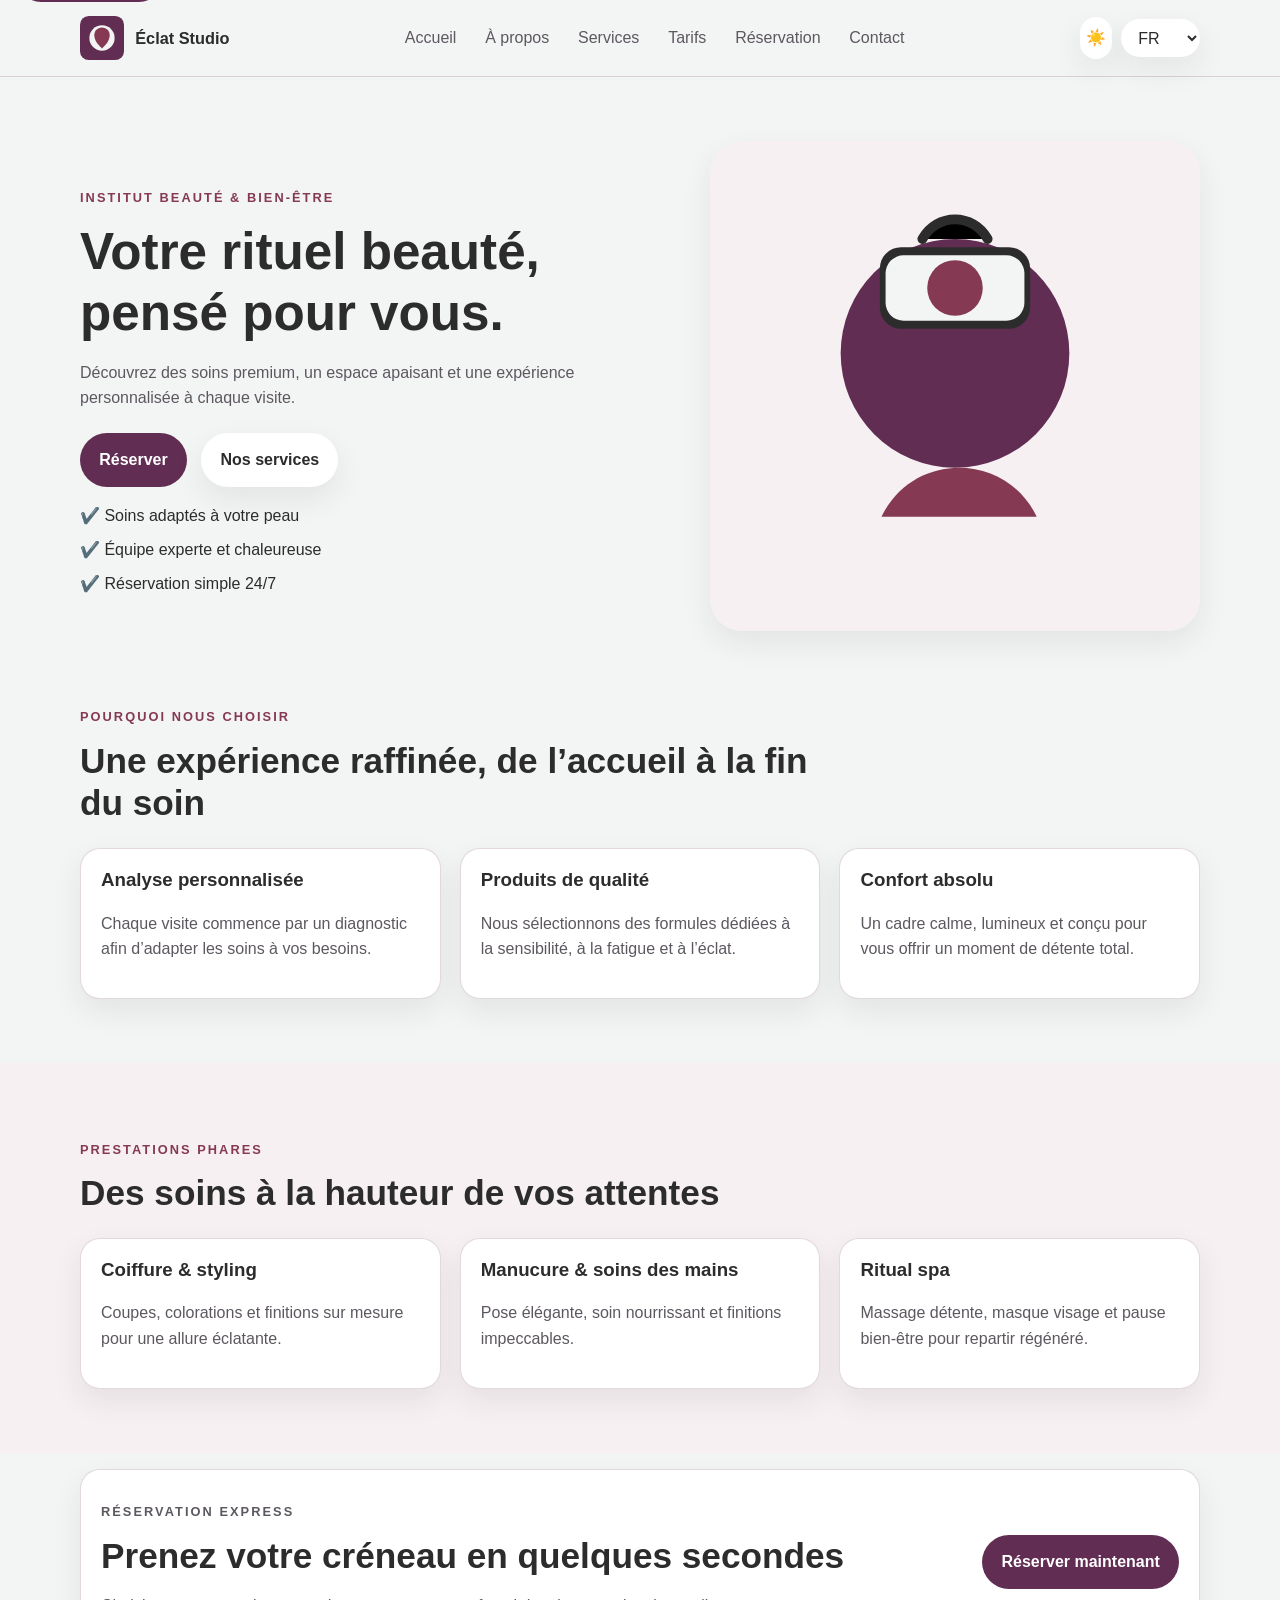
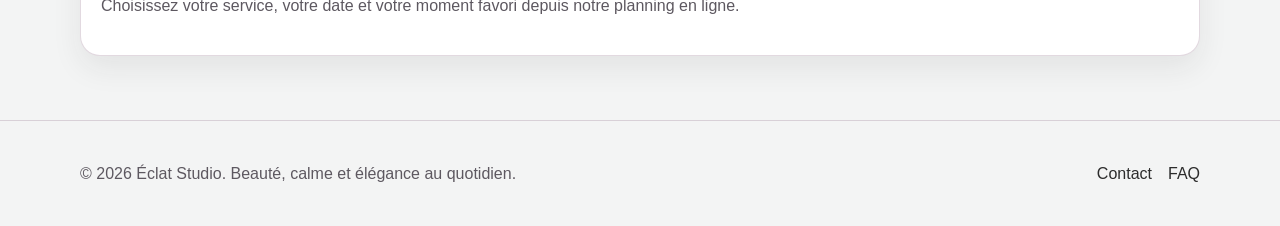
==== index.html @ d1d44be6 "Create beauty studio website" ====
<!DOCTYPE html>
<html lang="fr">
  <head>
    <meta charset="UTF-8" />
    <meta name="viewport" content="width=device-width, initial-scale=1.0" />
    <meta
      name="description"
      content="Éclat Studio est un institut de beauté et bien-être au design moderne, proposant soins, coiffure, manucure et réservations en ligne."
    />
    <title>Éclat Studio | Institut de beauté & bien-être</title>
    <link rel="stylesheet" href="css/style.css" />
    <link rel="stylesheet" href="css/responsive.css" />
    <link rel="stylesheet" href="css/themes.css" />
  </head>
  <body>
    <a class="skip-link" href="#main-content">Aller au contenu</a>
    <header class="site-header">
      <div class="container header-inner">
        <a class="brand" href="index.html" aria-label="Éclat Studio accueil">
          <img src="assets/images/logo.svg" alt="Éclat Studio" />
          <span>Éclat Studio</span>
        </a>
        <button class="menu-toggle" aria-expanded="false" aria-controls="site-nav" aria-label="Ouvrir le menu">
          <span></span><span></span><span></span>
        </button>
        <nav id="site-nav" class="site-nav" aria-label="Navigation principale">
          <a href="index.html" data-i18n="navHome">Accueil</a>
          <a href="pages/about.html" data-i18n="navAbout">À propos</a>
          <a href="pages/services.html" data-i18n="navServices">Services</a>
          <a href="pages/pricing.html" data-i18n="navPricing">Tarifs</a>
          <a href="pages/booking.html" data-i18n="navBooking">Réservation</a>
          <a href="pages/contact.html" data-i18n="navContact">Contact</a>
        </nav>
        <div class="header-actions">
          <button id="themeToggle" class="icon-button" type="button" aria-label="Basculer le thème">
            <span aria-hidden="true">☀️</span>
          </button>
          <select id="languageSwitcher" class="lang-switch" aria-label="Choisir la langue">
            <option value="fr">FR</option>
            <option value="en">EN</option>
          </select>
        </div>
      </div>
    </header>

    <main id="main-content">
      <section class="hero">
        <div class="container hero-grid">
          <div class="hero-copy">
            <p class="eyebrow" data-i18n="heroEyebrow">Institut beauté & bien-être</p>
            <h1 data-i18n="heroTitle">Votre rituel beauté, pensé pour vous.</h1>
            <p class="hero-text" data-i18n="heroText">
              Découvrez des soins premium, un espace apaisant et une expérience personnalisée à chaque visite.
            </p>
            <div class="button-group">
              <a class="button primary" href="pages/booking.html" data-i18n="bookNow">Réserver</a>
              <a class="button secondary" href="pages/services.html" data-i18n="exploreServices">Nos services</a>
            </div>
            <ul class="hero-highlights">
              <li data-i18n="highlight1">✔️ Soins adaptés à votre peau</li>
              <li data-i18n="highlight2">✔️ Équipe experte et chaleureuse</li>
              <li data-i18n="highlight3">✔️ Réservation simple 24/7</li>
            </ul>
          </div>
          <div class="hero-visual" aria-hidden="true">
            <img src="assets/images/hero-illustration.svg" alt="" />
          </div>
        </div>
      </section>

      <section class="section">
        <div class="container">
          <div class="section-heading">
            <p class="eyebrow" data-i18n="whyChooseTitle">Pourquoi nous choisir</p>
            <h2 data-i18n="whyChooseHeading">Une expérience raffinée, de l’accueil à la fin du soin</h2>
          </div>
          <div class="card-grid three-up">
            <article class="card">
              <h3 data-i18n="feature1Title">Analyse personnalisée</h3>
              <p data-i18n="feature1Text">Chaque visite commence par un diagnostic afin d’adapter les soins à vos besoins.</p>
            </article>
            <article class="card">
              <h3 data-i18n="feature2Title">Produits de qualité</h3>
              <p data-i18n="feature2Text">Nous sélectionnons des formules dédiées à la sensibilité, à la fatigue et à l’éclat.</p>
            </article>
            <article class="card">
              <h3 data-i18n="feature3Title">Confort absolu</h3>
              <p data-i18n="feature3Text">Un cadre calme, lumineux et conçu pour vous offrir un moment de détente total.</p>
            </article>
          </div>
        </div>
      </section>

      <section class="section alt-section">
        <div class="container">
          <div class="section-heading">
            <p class="eyebrow" data-i18n="servicesPreviewTitle">Prestations phares</p>
            <h2 data-i18n="servicesPreviewHeading">Des soins à la hauteur de vos attentes</h2>
          </div>
          <div class="card-grid three-up">
            <article class="card">
              <h3 data-i18n="serviceHair">Coiffure & styling</h3>
              <p data-i18n="serviceHairText">Coupes, colorations et finitions sur mesure pour une allure éclatante.</p>
            </article>
            <article class="card">
              <h3 data-i18n="serviceNails">Manucure & soins des mains</h3>
              <p data-i18n="serviceNailsText">Pose élégante, soin nourrissant et finitions impeccables.</p>
            </article>
            <article class="card">
              <h3 data-i18n="serviceSpa">Ritual spa</h3>
              <p data-i18n="serviceSpaText">Massage détente, masque visage et pause bien-être pour repartir régénéré.</p>
            </article>
          </div>
        </div>
      </section>

      <section class="section">
        <div class="container promo-banner">
          <div>
            <p class="eyebrow" data-i18n="promoEyebrow">Réservation express</p>
            <h2 data-i18n="promoHeading">Prenez votre créneau en quelques secondes</h2>
            <p data-i18n="promoText">Choisissez votre service, votre date et votre moment favori depuis notre planning en ligne.</p>
          </div>
          <a class="button primary" href="pages/booking.html" data-i18n="reserveLink">Réserver maintenant</a>
        </div>
      </section>
    </main>

    <footer class="site-footer">
      <div class="container footer-inner">
        <p>© 2026 Éclat Studio. <span data-i18n="footerText">Beauté, calme et élégance au quotidien.</span></p>
        <div class="footer-links">
          <a href="pages/contact.html" data-i18n="footerContact">Contact</a>
          <a href="pages/faq.html" data-i18n="footerFaq">FAQ</a>
        </div>
      </div>
    </footer>

    <script src="js/translations.js"></script>
    <script src="js/theme.js"></script>
    <script src="js/booking.js"></script>
    <script src="js/main.js"></script>
  </body>
</html>
---- css/style.css ----
:root {
  --color-dark: #2c2c2c;
  --color-purple: #612d53;
  --color-burgundy: #853953;
  --color-bg: #f3f4f4;
  --surface: #ffffff;
  --surface-alt: #f7f0f2;
  --text: #2c2c2c;
  --muted: #5d5860;
  --border: rgba(97, 45, 83, 0.18);
  --shadow: 0 12px 30px rgba(44, 44, 44, 0.08);
  --radius: 20px;
  --transition: 180ms ease;
}

* {
  box-sizing: border-box;
}

html {
  scroll-behavior: smooth;
}

body {
  margin: 0;
  font-family: Inter, "Segoe UI", Roboto, Arial, sans-serif;
  background: var(--color-bg);
  color: var(--text);
  line-height: 1.6;
  transition: background var(--transition), color var(--transition);
}

img {
  max-width: 100%;
  display: block;
}

a {
  color: inherit;
  text-decoration: none;
}

button,
select,
input,
textarea {
  font: inherit;
}

.skip-link {
  position: absolute;
  left: 1rem;
  top: -3rem;
  background: var(--color-purple);
  color: #fff;
  padding: 0.75rem 1rem;
  border-radius: 999px;
  z-index: 1000;
}

.skip-link:focus {
  top: 1rem;
}

.container {
  width: min(1120px, calc(100% - 2rem));
  margin: 0 auto;
}

.site-header {
  position: sticky;
  top: 0;
  z-index: 100;
  background: rgba(243, 244, 244, 0.94);
  backdrop-filter: blur(14px);
  border-bottom: 1px solid var(--border);
}

.header-inner {
  display: flex;
  align-items: center;
  justify-content: space-between;
  gap: 1rem;
  padding: 1rem 0;
}

.brand {
  display: inline-flex;
  align-items: center;
  gap: 0.7rem;
  font-weight: 700;
  font-size: 1.02rem;
}

.brand img {
  width: 44px;
  height: 44px;
}

.site-nav {
  display: flex;
  gap: 1rem;
  align-items: center;
}

.site-nav a {
  padding: 0.35rem 0.4rem;
  color: var(--muted);
  transition: color var(--transition);
}

.site-nav a:hover,
.site-nav a:focus-visible {
  color: var(--color-purple);
}

.header-actions {
  display: flex;
  align-items: center;
  gap: 0.6rem;
}

.icon-button,
.lang-switch,
.button,
.menu-toggle {
  border: none;
  cursor: pointer;
  transition: transform var(--transition), background var(--transition), color var(--transition);
}

.icon-button {
  width: 42px;
  height: 42px;
  border-radius: 999px;
  background: var(--surface);
  box-shadow: var(--shadow);
}

.lang-switch {
  padding: 0.6rem 0.8rem;
  border-radius: 999px;
  background: var(--surface);
  color: var(--text);
  box-shadow: var(--shadow);
}

.menu-toggle {
  display: none;
  flex-direction: column;
  justify-content: center;
  gap: 0.25rem;
  width: 42px;
  height: 42px;
  background: var(--surface);
  border-radius: 50%;
  box-shadow: var(--shadow);
}

.menu-toggle span {
  display: block;
  width: 18px;
  height: 2px;
  background: var(--text);
  margin: 0 auto;
}

.hero {
  padding: 4rem 0 3rem;
}

.hero-grid {
  display: grid;
  gap: 2rem;
  align-items: center;
}

.eyebrow {
  display: inline-flex;
  align-items: center;
  gap: 0.35rem;
  text-transform: uppercase;
  letter-spacing: 0.16em;
  font-size: 0.8rem;
  font-weight: 700;
  color: var(--color-burgundy);
  margin-bottom: 0.75rem;
}

h1,
h2,
h3 {
  line-height: 1.2;
  margin-top: 0;
}

h1 {
  font-size: clamp(2rem, 4vw, 3.5rem);
  margin-bottom: 1rem;
}

h2 {
  font-size: clamp(1.6rem, 3vw, 2.2rem);
  margin-bottom: 0.8rem;
}

.hero-text,
.lead,
.card p,
.section-copy p,
.promo-banner p,
.form-note,
.site-footer p,
.faq-item p {
  color: var(--muted);
}

.button-group {
  display: flex;
  flex-wrap: wrap;
  gap: 0.9rem;
  margin: 1.4rem 0 1rem;
}

.button {
  display: inline-flex;
  align-items: center;
  justify-content: center;
  padding: 0.9rem 1.2rem;
  border-radius: 999px;
  font-weight: 600;
}

.button:hover,
.button:focus-visible,
.icon-button:hover,
.icon-button:focus-visible,
.lang-switch:hover,
.lang-switch:focus-visible,
.menu-toggle:hover,
.menu-toggle:focus-visible {
  transform: translateY(-1px);
}

.button.primary {
  background: var(--color-purple);
  color: #fff;
}

.button.secondary {
  background: var(--surface);
  color: var(--text);
  box-shadow: var(--shadow);
}

.hero-highlights {
  list-style: none;
  padding: 0;
  margin: 0;
  display: grid;
  gap: 0.5rem;
}

.hero-visual img {
  border-radius: 32px;
  box-shadow: var(--shadow);
}

.section {
  padding: 1rem 0 4rem;
}

.alt-section {
  background: var(--surface-alt);
  padding: 4rem 0;
}

.section-heading {
  max-width: 760px;
  margin-bottom: 1.5rem;
}

.card-grid {
  display: grid;
  gap: 1.2rem;
}

.three-up {
  grid-template-columns: 1fr;
}

.card,
.form-card,
.faq-item,
.info-card,
.promo-banner {
  background: var(--surface);
  border: 1px solid var(--border);
  border-radius: var(--radius);
  box-shadow: var(--shadow);
  padding: 1.25rem;
}

.promo-banner {
  display: flex;
  flex-direction: column;
  gap: 1rem;
  align-items: flex-start;
}

.site-footer {
  border-top: 1px solid var(--border);
  padding: 1.5rem 0;
}

.footer-inner,
.footer-links {
  display: flex;
  flex-wrap: wrap;
  gap: 1rem;
  justify-content: space-between;
  align-items: center;
}

.page-hero {
  padding: 3rem 0 2rem;
}

.page-content {
  display: grid;
  gap: 1.25rem;
  padding-bottom: 3rem;
}

.form-grid {
  display: grid;
  gap: 1rem;
}

label {
  display: grid;
  gap: 0.45rem;
  font-weight: 600;
}

input,
textarea,
select {
  width: 100%;
  border: 1px solid var(--border);
  border-radius: 12px;
  padding: 0.85rem 0.95rem;
  background: var(--surface);
  color: var(--text);
}

textarea {
  min-height: 120px;
  resize: vertical;
}

input:focus,
textarea:focus,
select:focus {
  outline: 2px solid rgba(97, 45, 83, 0.25);
  border-color: var(--color-purple);
}

.form-actions {
  display: flex;
  flex-wrap: wrap;
  gap: 0.8rem;
  align-items: center;
}

.form-message {
  min-height: 1.5rem;
  font-weight: 600;
}

.form-message.success {
  color: #1d6b34;
}

.form-message.error {
  color: #a73333;
}

.list {
  padding-left: 1rem;
  color: var(--muted);
}

.list li + li {
  margin-top: 0.45rem;
}

.faq-list {
  display: grid;
  gap: 1rem;
}

.faq-item h3 {
  margin-bottom: 0.4rem;
}

.booking-summary {
  display: grid;
  gap: 0.4rem;
  margin-top: 1rem;
}

.hidden {
  display: none;
}
---- css/responsive.css ----
@media (min-width: 720px) {
  .hero-grid {
    grid-template-columns: 1.1fr 0.9fr;
  }

  .three-up {
    grid-template-columns: repeat(3, minmax(0, 1fr));
  }

  .form-grid {
    grid-template-columns: repeat(2, minmax(0, 1fr));
  }

  .full-width {
    grid-column: 1 / -1;
  }

  .promo-banner {
    flex-direction: row;
    justify-content: space-between;
    align-items: center;
  }
}

@media (max-width: 800px) {
  .site-nav {
    display: none;
    position: absolute;
    top: 74px;
    left: 1rem;
    right: 1rem;
    background: var(--surface);
    padding: 1rem;
    border: 1px solid var(--border);
    border-radius: 16px;
    box-shadow: var(--shadow);
    flex-direction: column;
    align-items: flex-start;
  }

  .site-nav.is-open {
    display: flex;
  }

  .menu-toggle {
    display: inline-flex;
  }
}
---- css/themes.css ----
body[data-theme='dark'] {
  --color-bg: #17131b;
  --surface: #231c27;
  --surface-alt: #1b151f;
  --text: #f4ecf2;
  --muted: #d8c8d2;
  --border: rgba(255, 255, 255, 0.12);
  --shadow: 0 12px 30px rgba(0, 0, 0, 0.25);
}

body[data-theme='dark'] .site-header {
  background: rgba(23, 19, 27, 0.95);
}

body[data-theme='dark'] .button.secondary,
body[data-theme='dark'] .icon-button,
body[data-theme='dark'] .lang-switch {
  background: var(--surface);
  color: var(--text);
}
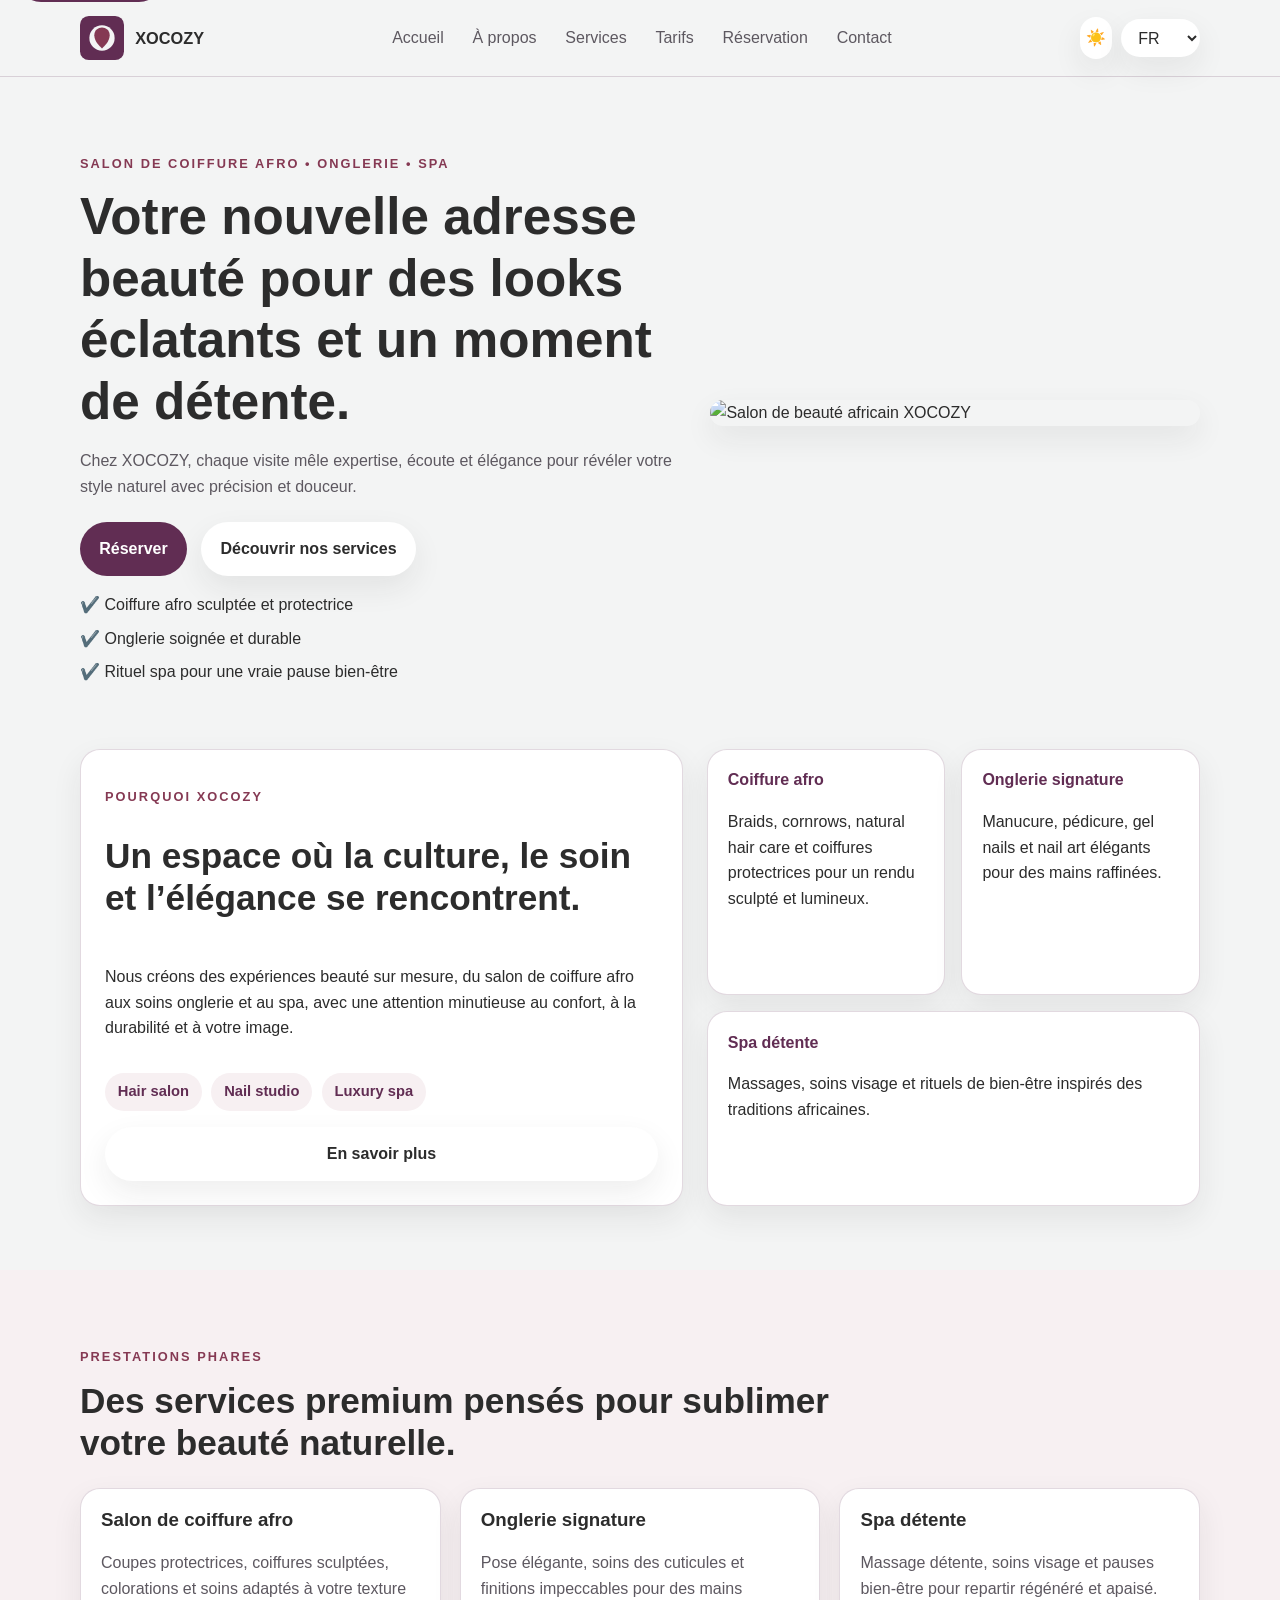
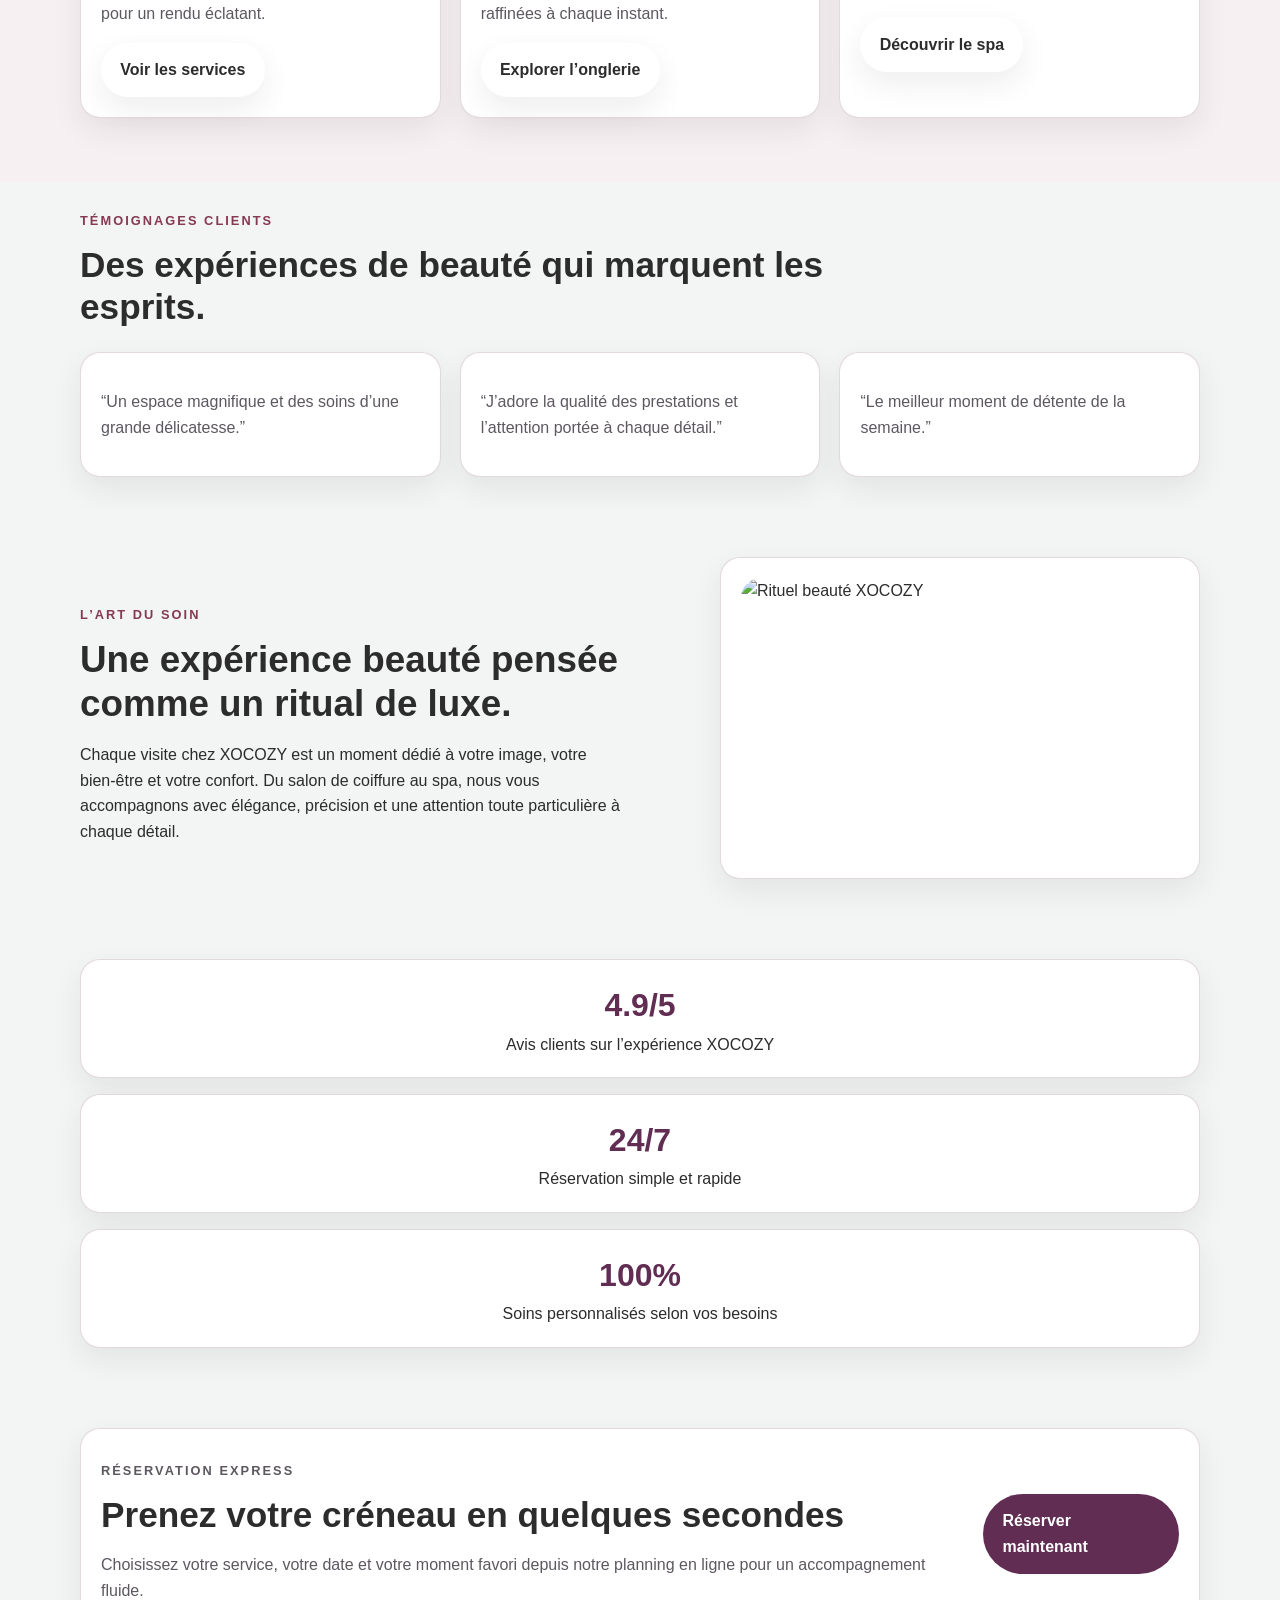
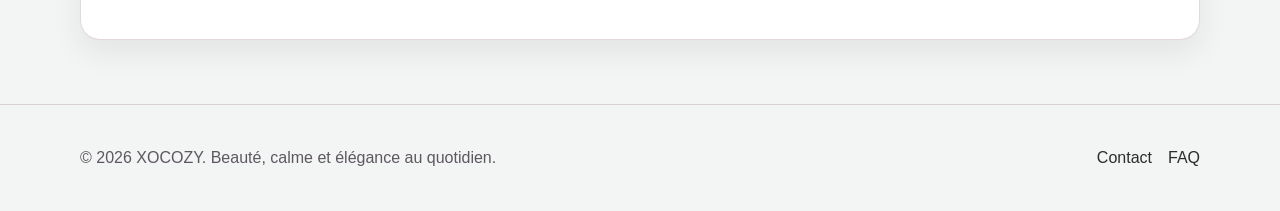
==== commit 6c5868a2: "Update website content and styling" ====
--- a/index.html
+++ b/index.html
@@ -1,24 +1,46 @@
 <!DOCTYPE html>
-<html lang="fr">
+<html lang="fr" itemscope itemtype="https://schema.org/BeautySalon">
   <head>
     <meta charset="UTF-8" />
     <meta name="viewport" content="width=device-width, initial-scale=1.0" />
-    <meta
-      name="description"
-      content="Éclat Studio est un institut de beauté et bien-être au design moderne, proposant soins, coiffure, manucure et réservations en ligne."
-    />
-    <title>Éclat Studio | Institut de beauté & bien-être</title>
+    <meta name="description" content="XOCOZY est votre salon de coiffure afro, onglerie et spa à Paris pour des looks sculptés, des soins premium et une expérience bien-être sur mesure." />
+    <meta name="keywords" content="salon de coiffure afro, onglerie, spa, coiffure naturelle, beauté, Paris" />
+    <meta name="robots" content="index,follow" />
+    <link rel="canonical" href="https://vertnaodia6-del.github.io/xocozy/" />
+    <meta property="og:title" content="XOCOZY | Salon de coiffure afro, onglerie & spa" />
+    <meta property="og:description" content="Découvrez XOCOZY : coiffure afro, onglerie haut de gamme et ritual spa dans un cadre élégant et chaleureux." />
+    <meta property="og:type" content="website" />
+    <meta property="og:image" content="https://images.unsplash.com/photo-1524504388940-b1c1722653e1?auto=format&fit=crop&w=1200&q=80" />
+    <title>XOCOZY | Salon de coiffure afro, onglerie & spa</title>
     <link rel="stylesheet" href="css/style.css" />
     <link rel="stylesheet" href="css/responsive.css" />
     <link rel="stylesheet" href="css/themes.css" />
+    <script type="application/ld+json">
+      {
+        "@context": "https://schema.org",
+        "@type": "BeautySalon",
+        "name": "XOCOZY",
+        "image": "https://images.unsplash.com/photo-1524504388940-b1c1722653e1?auto=format&fit=crop&w=1200&q=80",
+        "description": "Salon de coiffure afro, onglerie et spa premium à Paris.",
+        "url": "https://vertnaodia6-del.github.io/xocozy/",
+        "address": {
+          "@type": "PostalAddress",
+          "streetAddress": "12 rue des Orchidées",
+          "addressLocality": "Paris",
+          "postalCode": "75001",
+          "addressCountry": "FR"
+        },
+        "telephone": "+33140000000"
+      }
+    </script>
   </head>
   <body>
     <a class="skip-link" href="#main-content">Aller au contenu</a>
     <header class="site-header">
       <div class="container header-inner">
-        <a class="brand" href="index.html" aria-label="Éclat Studio accueil">
-          <img src="assets/images/logo.svg" alt="Éclat Studio" />
-          <span>Éclat Studio</span>
+        <a class="brand" href="index.html" aria-label="XOCOZY accueil">
+          <img src="assets/images/logo.svg" alt="XOCOZY" />
+          <span>XOCOZY</span>
         </a>
         <button class="menu-toggle" aria-expanded="false" aria-controls="site-nav" aria-label="Ouvrir le menu">
           <span></span><span></span><span></span>
@@ -46,80 +68,138 @@
     <main id="main-content">
       <section class="hero">
         <div class="container hero-grid">
-          <div class="hero-copy">
-            <p class="eyebrow" data-i18n="heroEyebrow">Institut beauté & bien-être</p>
-            <h1 data-i18n="heroTitle">Votre rituel beauté, pensé pour vous.</h1>
-            <p class="hero-text" data-i18n="heroText">
-              Découvrez des soins premium, un espace apaisant et une expérience personnalisée à chaque visite.
-            </p>
+          <div class="hero-copy reveal">
+            <p class="eyebrow" data-i18n="heroEyebrow">African beauty salon • nail studio • spa</p>
+            <h1 data-i18n="heroTitle">Révélez votre beauté naturelle à travers l’élégance africaine</h1>
+            <p class="hero-text" data-i18n="heroText">Chez XOCOZY, chaque rendez-vous mêle coiffure, onglerie et soins spa inspirés des traditions africaines pour une expérience de luxe, de douceur et d’authenticité.</p>
             <div class="button-group">
-              <a class="button primary" href="pages/booking.html" data-i18n="bookNow">Réserver</a>
-              <a class="button secondary" href="pages/services.html" data-i18n="exploreServices">Nos services</a>
+              <a class="button primary" href="pages/booking.html" data-i18n="bookNow">Réserver un rendez-vous</a>
+              <a class="button secondary" href="pages/services.html" data-i18n="exploreServices">Découvrir nos soins</a>
             </div>
             <ul class="hero-highlights">
-              <li data-i18n="highlight1">✔️ Soins adaptés à votre peau</li>
-              <li data-i18n="highlight2">✔️ Équipe experte et chaleureuse</li>
-              <li data-i18n="highlight3">✔️ Réservation simple 24/7</li>
+              <li data-i18n="highlight1">✔️ Braids, cornrows et coiffures protectrices</li>
+              <li data-i18n="highlight2">✔️ Onglerie luxueuse, gel, nail art et soins premium</li>
+              <li data-i18n="highlight3">✔️ Massages et rituels spa inspirés du bien-être africain</li>
             </ul>
           </div>
-          <div class="hero-visual" aria-hidden="true">
-            <img src="assets/images/hero-illustration.svg" alt="" />
-          </div>
-        </div>
-      </section>
-
-      <section class="section">
+          <div class="hero-visual reveal" aria-hidden="true">
+            <img src="https://images.unsplash.com/photo-1524504388940-b1c1722653e1?auto=format&fit=crop&w=900&q=80" alt="Salon de beauté africain XOCOZY" />
+          </div>
+        </div>
+      </section>
+
+      <section class="section reveal">
+        <div class="container intro-grid">
+          <div class="intro-card">
+            <p class="eyebrow" data-i18n="whyChooseTitle">Une maison de beauté africaine</p>
+            <h2 data-i18n="whyChooseHeading">Des soins de luxe, ancrés dans l’élégance, la culture et le bien-être.</h2>
+            <p data-i18n="whyChooseText">Nous créons des expériences de beauté premium où les traditions africaines se rencontrent à la modernité. Chaque visite est pensée pour révéler votre beauté naturelle avec douceur, précision et raffinement.</p>
+            <div class="feature-pills">
+              <span>Hair salon</span>
+              <span>Nail studio</span>
+              <span>Luxury spa</span>
+            </div>
+            <a class="button secondary" href="pages/about.html" data-i18n="aboutLink">Notre histoire</a>
+          </div>
+          <div class="intro-highlight">
+            <div class="mini-card">
+              <strong>Coiffure afro</strong>
+              <p>Braids, cornrows, natural hair care et coiffures protectrices pour un rendu sculpté et lumineux.</p>
+            </div>
+            <div class="mini-card">
+              <strong>Onglerie signature</strong>
+              <p>Manucure, pédicure, gel nails et nail art élégants pour des mains raffinées.</p>
+            </div>
+            <div class="mini-card">
+              <strong>Spa détente</strong>
+              <p>Massages, soins visage et rituels de bien-être inspirés des traditions africaines.</p>
+            </div>
+          </div>
+        </div>
+      </section>
+
+      <section class="section alt-section">
+        <div class="container">
+          <div class="section-heading reveal">
+            <p class="eyebrow" data-i18n="servicesPreviewTitle">Nos spécialités</p>
+            <h2 data-i18n="servicesPreviewHeading">Hair, nails et spa au service d’une beauté authentique et luxueuse.</h2>
+          </div>
+          <div class="card-grid three-up">
+            <article class="card reveal">
+              <h3 data-i18n="serviceHair">Salon de coiffure africain</h3>
+              <p data-i18n="serviceHairText">Braids, cornrows, natural hair care, silk press et coiffures protectrices pour un style éclatant et durable.</p>
+              <a class="button secondary" href="pages/services.html">Voir les services</a>
+            </article>
+            <article class="card reveal">
+              <h3 data-i18n="serviceNails">Nail studio luxe</h3>
+              <p data-i18n="serviceNailsText">Manucure, pédicure, nail art et gel nails pour des mains impeccables, élégantes et soignées.</p>
+              <a class="button secondary" href="pages/services.html">Explorer l’onglerie</a>
+            </article>
+            <article class="card reveal">
+              <h3 data-i18n="serviceSpa">Spa & wellness</h3>
+              <p data-i18n="serviceSpaText">Massages, soins visage et rituels de relaxation inspirés de traditions de beauté et de bien-être.</p>
+              <a class="button secondary" href="pages/services.html">Découvrir le spa</a>
+            </article>
+          </div>
+        </div>
+      </section>
+
+      <section class="section reveal">
         <div class="container">
           <div class="section-heading">
-            <p class="eyebrow" data-i18n="whyChooseTitle">Pourquoi nous choisir</p>
-            <h2 data-i18n="whyChooseHeading">Une expérience raffinée, de l’accueil à la fin du soin</h2>
+            <p class="eyebrow" data-i18n="testimonialTitle">Témoignages clients</p>
+            <h2 data-i18n="testimonialIntro">Des expériences de beauté qui marquent les esprits.</h2>
           </div>
           <div class="card-grid three-up">
             <article class="card">
-              <h3 data-i18n="feature1Title">Analyse personnalisée</h3>
-              <p data-i18n="feature1Text">Chaque visite commence par un diagnostic afin d’adapter les soins à vos besoins.</p>
+              <p data-i18n="testimonial1">“Un espace d’exception, une équipe chaleureuse et un résultat magnifique sur mes braids.”</p>
             </article>
             <article class="card">
-              <h3 data-i18n="feature2Title">Produits de qualité</h3>
-              <p data-i18n="feature2Text">Nous sélectionnons des formules dédiées à la sensibilité, à la fatigue et à l’éclat.</p>
+              <p data-i18n="testimonial2">“J’ai vécu un moment de détente unique, entre soins du visage et massage de qualité.”</p>
             </article>
             <article class="card">
-              <h3 data-i18n="feature3Title">Confort absolu</h3>
-              <p data-i18n="feature3Text">Un cadre calme, lumineux et conçu pour vous offrir un moment de détente total.</p>
-            </article>
-          </div>
-        </div>
-      </section>
-
-      <section class="section alt-section">
-        <div class="container">
-          <div class="section-heading">
-            <p class="eyebrow" data-i18n="servicesPreviewTitle">Prestations phares</p>
-            <h2 data-i18n="servicesPreviewHeading">Des soins à la hauteur de vos attentes</h2>
-          </div>
-          <div class="card-grid three-up">
-            <article class="card">
-              <h3 data-i18n="serviceHair">Coiffure & styling</h3>
-              <p data-i18n="serviceHairText">Coupes, colorations et finitions sur mesure pour une allure éclatante.</p>
-            </article>
-            <article class="card">
-              <h3 data-i18n="serviceNails">Manucure & soins des mains</h3>
-              <p data-i18n="serviceNailsText">Pose élégante, soin nourrissant et finitions impeccables.</p>
-            </article>
-            <article class="card">
-              <h3 data-i18n="serviceSpa">Ritual spa</h3>
-              <p data-i18n="serviceSpaText">Massage détente, masque visage et pause bien-être pour repartir régénéré.</p>
-            </article>
+              <p data-i18n="testimonial3">“Le mélange élégance, professionnalisme et authenticité fait toute la différence chez XOCOZY.”</p>
+            </article>
+          </div>
+        </div>
+      </section>
+
+      <section class="section reveal">
+        <div class="container story-section">
+          <div class="story-copy">
+            <p class="eyebrow">L’art du soin</p>
+            <h2>Une expérience beauté pensée comme un ritual de luxe.</h2>
+            <p>Chaque visite chez XOCOZY est un moment dédié à votre image, votre bien-être et votre confort. Du salon de coiffure au spa, nous vous accompagnons avec élégance, précision et une attention toute particulière à chaque détail.</p>
+          </div>
+          <div class="story-media image-card">
+            <img src="https://images.unsplash.com/photo-1515377905703-c4788e51af15?auto=format&fit=crop&w=900&q=80" alt="Rituel beauté XOCOZY" />
+          </div>
+        </div>
+      </section>
+
+      <section class="section reveal">
+        <div class="container stat-grid">
+          <div class="card stat-card">
+            <strong>4.9/5</strong>
+            <span data-i18n="statRating">Avis clients sur l’expérience XOCOZY</span>
+          </div>
+          <div class="card stat-card">
+            <strong>24/7</strong>
+            <span data-i18n="statBooking">Réservation simple et rapide</span>
+          </div>
+          <div class="card stat-card">
+            <strong>100%</strong>
+            <span data-i18n="statPersonalized">Soins personnalisés selon vos besoins</span>
           </div>
         </div>
       </section>
 
       <section class="section">
-        <div class="container promo-banner">
+        <div class="container promo-banner reveal">
           <div>
             <p class="eyebrow" data-i18n="promoEyebrow">Réservation express</p>
-            <h2 data-i18n="promoHeading">Prenez votre créneau en quelques secondes</h2>
-            <p data-i18n="promoText">Choisissez votre service, votre date et votre moment favori depuis notre planning en ligne.</p>
+            <h2 data-i18n="promoHeading">Réservez votre moment beauté en quelques secondes</h2>
+            <p data-i18n="promoText">Choisissez votre service, votre date et votre moment préféret pour un accompagnement premium et personnalisé.</p>
           </div>
           <a class="button primary" href="pages/booking.html" data-i18n="reserveLink">Réserver maintenant</a>
         </div>
@@ -128,7 +208,7 @@
 
     <footer class="site-footer">
       <div class="container footer-inner">
-        <p>© 2026 Éclat Studio. <span data-i18n="footerText">Beauté, calme et élégance au quotidien.</span></p>
+        <p>© 2026 XOCOZY. <span data-i18n="footerText">Beauté, calme et élégance au quotidien.</span></p>
         <div class="footer-links">
           <a href="pages/contact.html" data-i18n="footerContact">Contact</a>
           <a href="pages/faq.html" data-i18n="footerFaq">FAQ</a>
--- a/css/style.css
+++ b/css/style.css
@@ -169,6 +169,17 @@
   padding: 4rem 0 3rem;
 }
 
+.reveal {
+  opacity: 0;
+  transform: translateY(24px);
+  transition: opacity 0.6s ease, transform 0.6s ease;
+}
+
+.reveal.is-visible {
+  opacity: 1;
+  transform: translateY(0);
+}
+
 .hero-grid {
   display: grid;
   gap: 2rem;
@@ -289,11 +300,22 @@
   grid-template-columns: 1fr;
 }
 
+.card-grid.three-up {
+  display: flex;
+  flex-wrap: wrap;
+  gap: 1.2rem;
+}
+
+.card-grid.three-up > .card {
+  flex: 1 1 260px;
+}
+
 .card,
 .form-card,
 .faq-item,
 .info-card,
-.promo-banner {
+.promo-banner,
+.image-card {
   background: var(--surface);
   border: 1px solid var(--border);
   border-radius: var(--radius);
@@ -306,6 +328,114 @@
   flex-direction: column;
   gap: 1rem;
   align-items: flex-start;
+}
+
+.split-grid {
+  display: grid;
+  gap: 1.5rem;
+  align-items: center;
+}
+
+.story-section {
+  display: flex;
+  flex-direction: column;
+  gap: 1.5rem;
+  align-items: center;
+}
+
+.story-copy {
+  flex: 1;
+  max-width: 620px;
+}
+
+.story-copy h2 {
+  font-size: clamp(1.7rem, 3.3vw, 2.3rem);
+  margin-bottom: 0.9rem;
+}
+
+.story-copy p:last-child {
+  margin-bottom: 0;
+}
+
+.story-media {
+  width: 100%;
+  max-width: 520px;
+}
+
+.intro-grid {
+  display: grid;
+  gap: 1.5rem;
+  align-items: stretch;
+}
+
+.intro-card,
+.intro-highlight {
+  display: grid;
+  gap: 1rem;
+}
+
+.intro-card {
+  background: var(--surface);
+  border: 1px solid var(--border);
+  border-radius: var(--radius);
+  box-shadow: var(--shadow);
+  padding: 1.5rem;
+}
+
+.feature-pills {
+  display: flex;
+  flex-wrap: wrap;
+  gap: 0.6rem;
+}
+
+.feature-pills span {
+  display: inline-flex;
+  align-items: center;
+  padding: 0.45rem 0.8rem;
+  border-radius: 999px;
+  background: var(--surface-alt);
+  color: var(--color-purple);
+  font-size: 0.92rem;
+  font-weight: 600;
+}
+
+.intro-highlight {
+  grid-template-columns: 1fr;
+}
+
+.mini-card {
+  background: var(--surface);
+  border: 1px solid var(--border);
+  border-radius: var(--radius);
+  box-shadow: var(--shadow);
+  padding: 1.1rem 1.25rem;
+}
+
+.mini-card strong {
+  display: block;
+  margin-bottom: 0.35rem;
+  color: var(--color-purple);
+}
+
+.image-card img {
+  border-radius: var(--radius);
+  min-height: 280px;
+  object-fit: cover;
+}
+
+.stat-grid {
+  display: grid;
+  gap: 1rem;
+}
+
+.stat-card {
+  text-align: center;
+}
+
+.stat-card strong {
+  display: block;
+  font-size: 2rem;
+  color: var(--color-purple);
 }
 
 .site-footer {
--- a/css/responsive.css
+++ b/css/responsive.css
@@ -19,6 +19,32 @@
     flex-direction: row;
     justify-content: space-between;
     align-items: center;
+  }
+
+  .intro-grid {
+    grid-template-columns: 1.1fr 0.9fr;
+  }
+
+  .story-section {
+    flex-direction: row;
+    align-items: center;
+    justify-content: space-between;
+  }
+
+  .story-copy {
+    max-width: 540px;
+  }
+
+  .story-media {
+    max-width: 480px;
+  }
+
+  .intro-highlight {
+    grid-template-columns: repeat(2, minmax(0, 1fr));
+  }
+
+  .intro-highlight .mini-card:last-child {
+    grid-column: 1 / -1;
   }
 }
 
